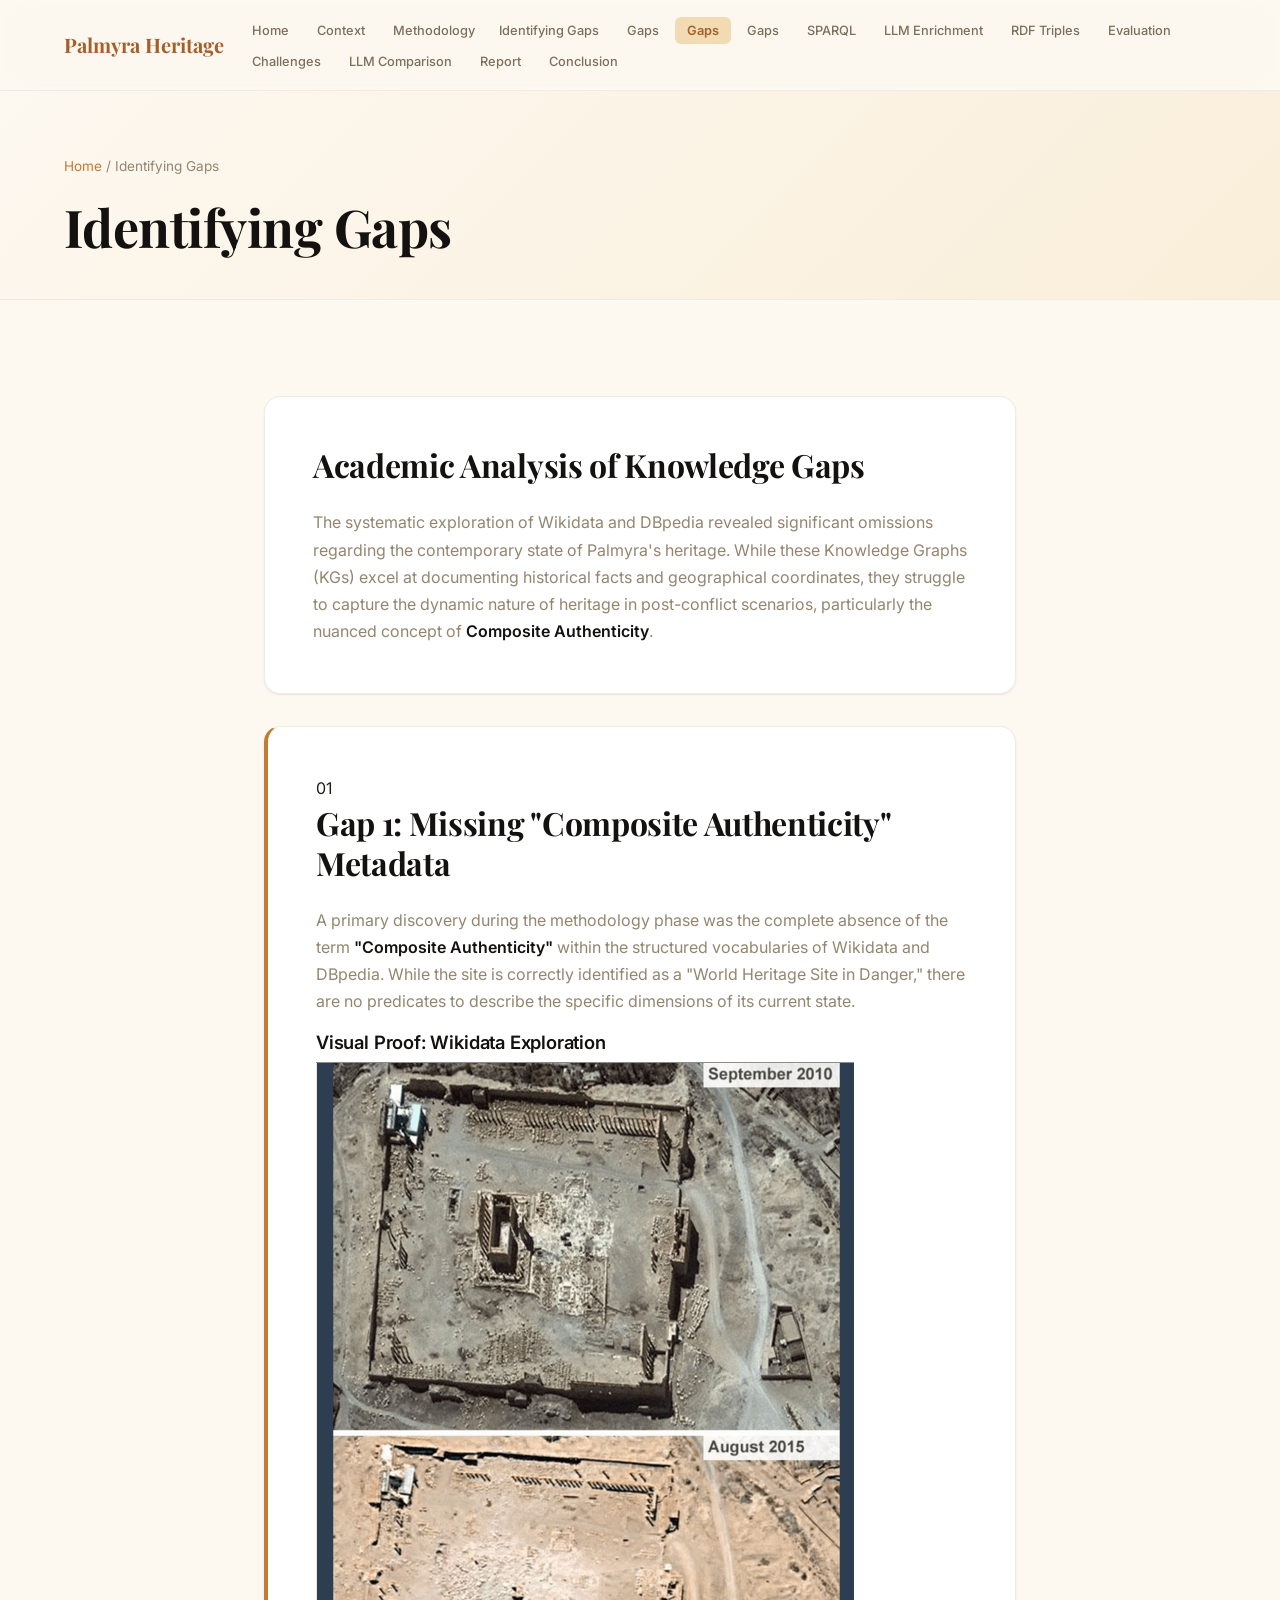
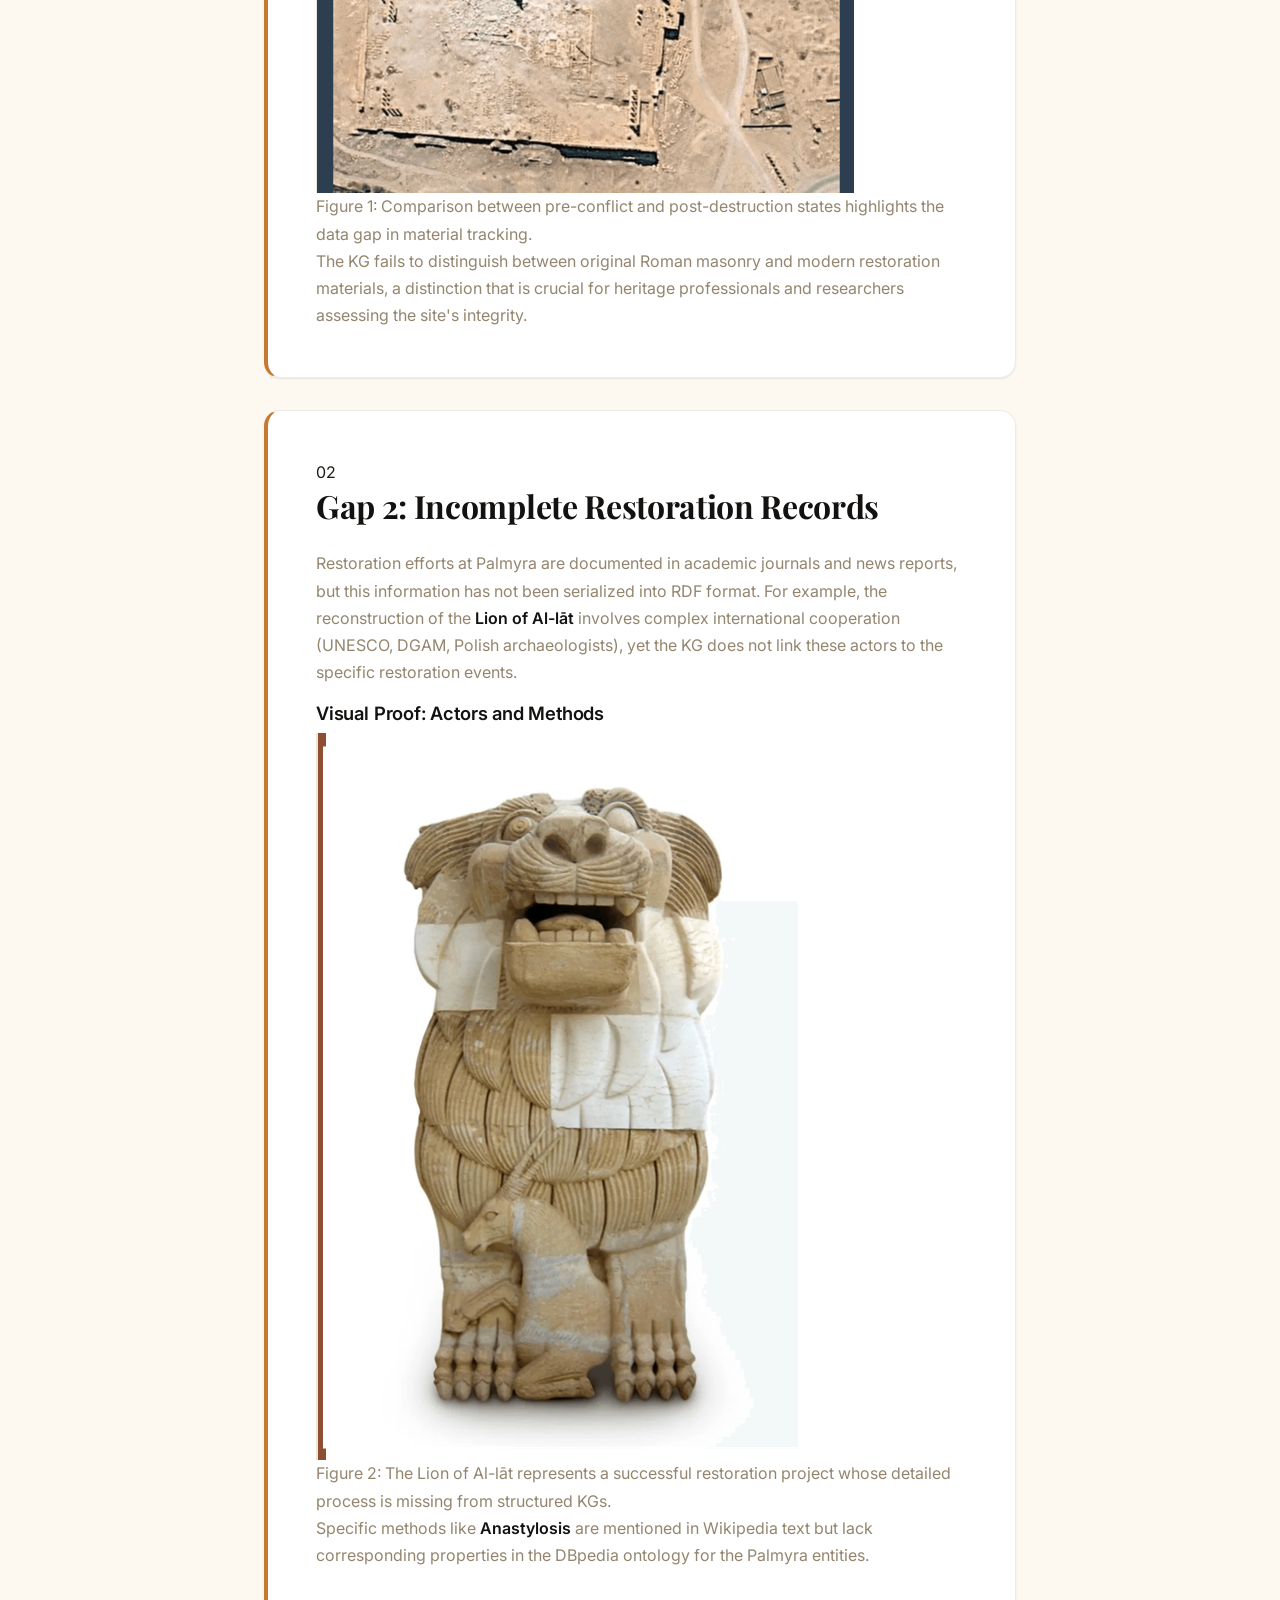
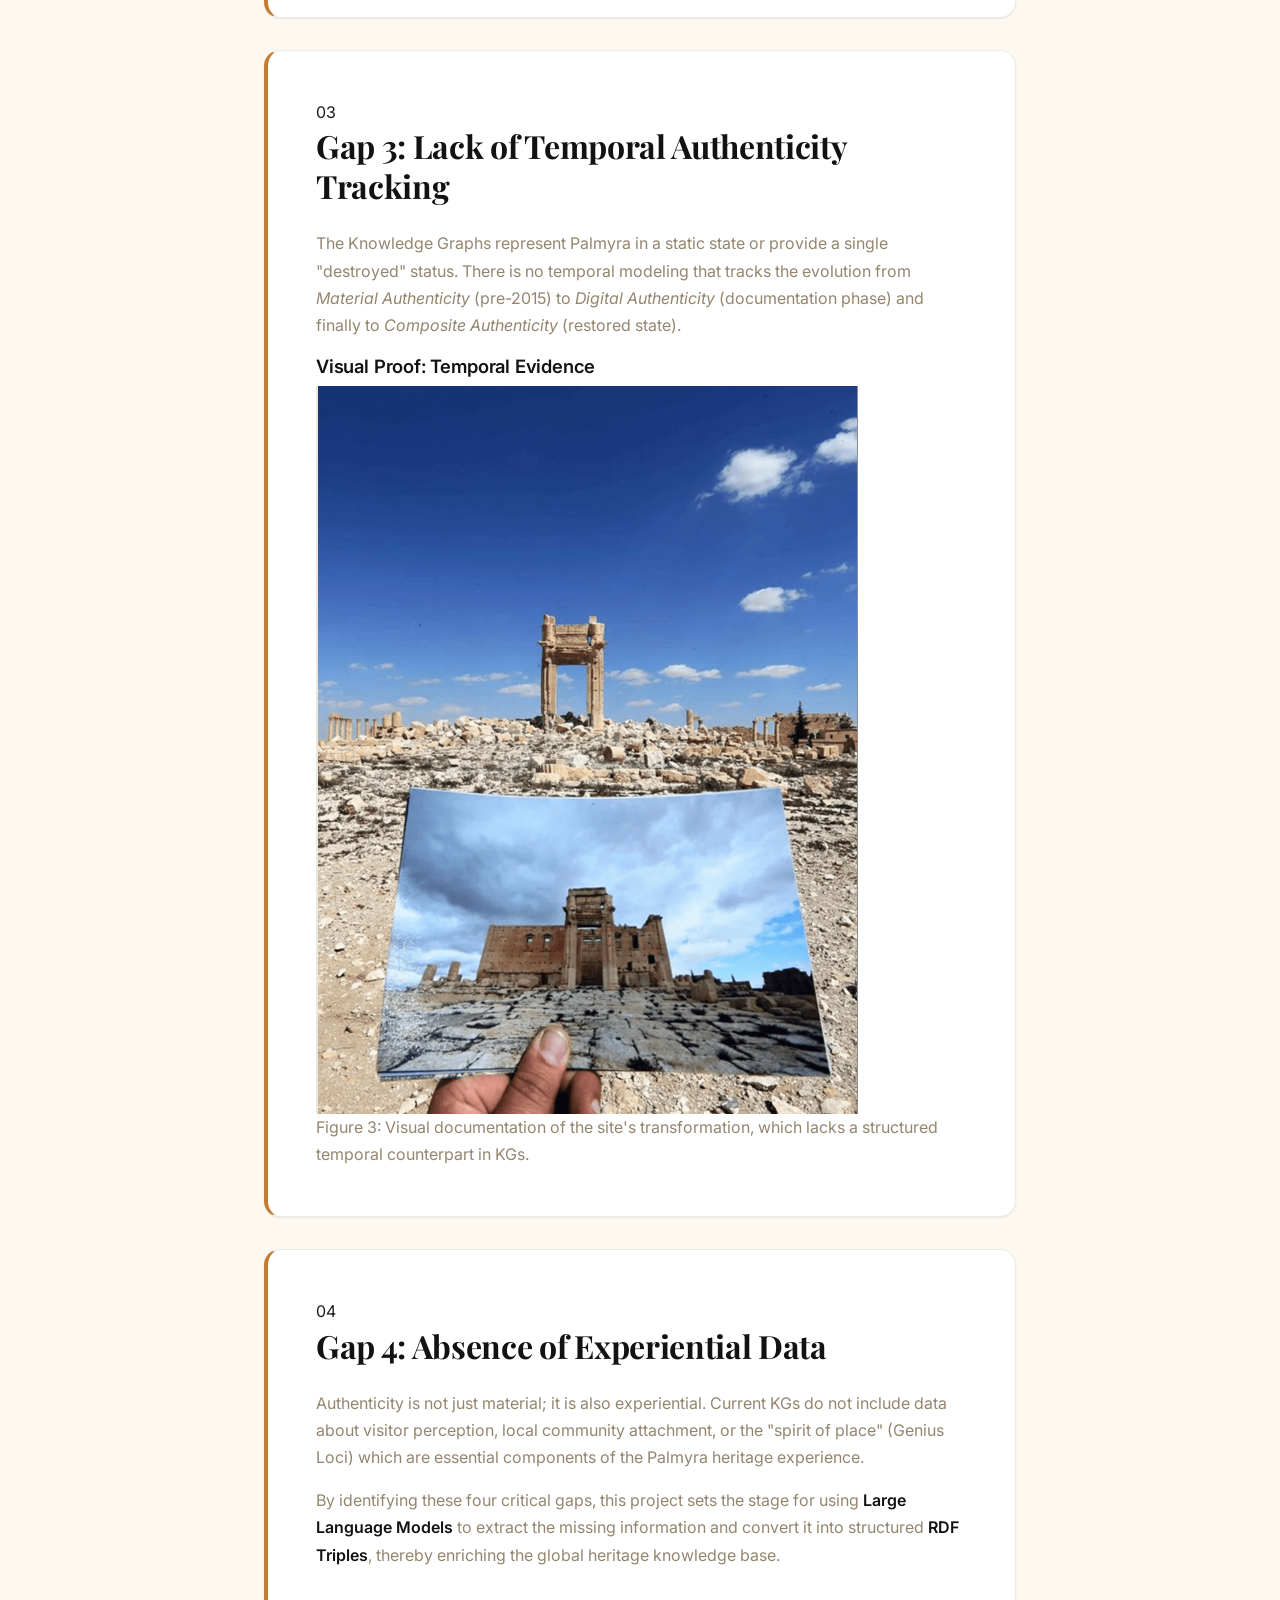
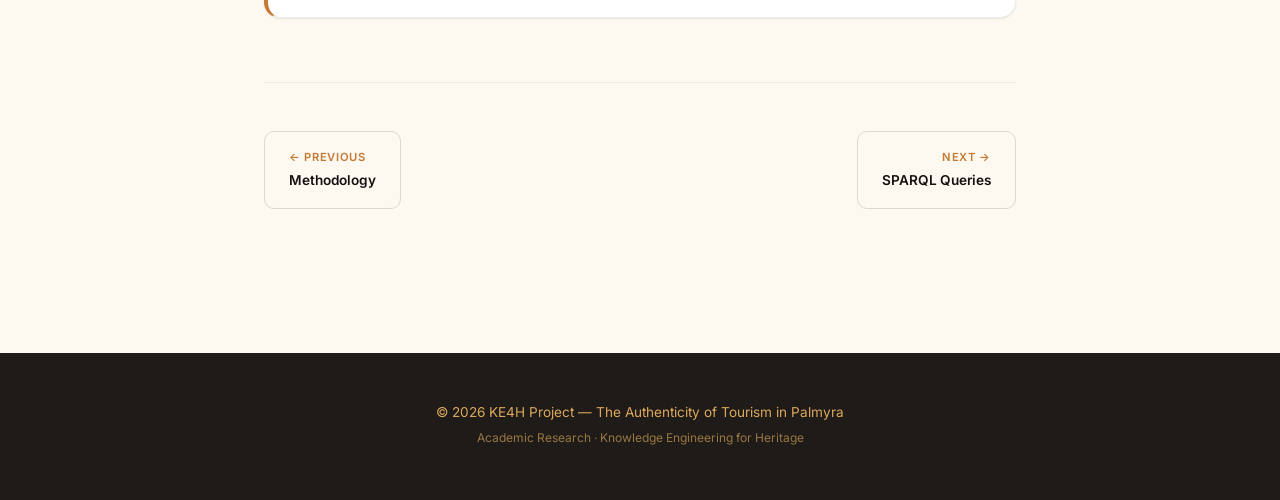
==== gaps.html @ 075c40e0 "Add files via upload" ====
<!DOCTYPE html>
<html lang="en">
<head>
  <meta charset="UTF-8" />
  <meta name="viewport" content="width=device-width, initial-scale=1.0" />
  <title>Identifying Gaps — Palmyra Heritage</title>
  <meta name="description" content="Detailed analysis of information gaps identified in Knowledge Graphs regarding Palmyra's heritage and authenticity." />
  <link rel="stylesheet" href="style.css" />
</head>
<body>

  <!-- Navigation -->
  <nav class="nav" id="main-nav">
    <div class="container">
      <div class="nav__inner">
        <a href="index.html" class="nav__logo">Palmyra Heritage</a>
        <ul class="nav__links">
          <li><a href="index.html" class="nav__link">Home</a></li>
          <li><a href="context.html" class="nav__link">Context</a></li>
          <li><a href="methodology.html" class="nav__link">Methodology</a><a href="gaps.html" class="nav__link">Identifying Gaps</a></li><li><a href="gaps.html" class="nav__link">Gaps</a></li>
          <li><a href="gaps.html" class="nav__link nav__link--active">Gaps</a></li>
          <li><a href="gaps.html" class="nav__link">Gaps</a></li><li><a href="sparql.html" class="nav__link">SPARQL</a></li>
          <li><a href="llm-enrichment.html" class="nav__link">LLM Enrichment</a></li>
          <li><a href="rdf-triples.html" class="nav__link">RDF Triples</a></li>
          <li><a href="evaluation.html" class="nav__link">Evaluation</a></li>
          <li><a href="challenges.html" class="nav__link">Challenges</a></li>
          <li><a href="llm-comparison.html" class="nav__link">LLM Comparison</a></li>
          <li><a href="report.html" class="nav__link">Report</a></li>
          <li><a href="conclusion.html" class="nav__link">Conclusion</a></li>
        </ul>
        <button class="nav__toggle" aria-label="Toggle menu" onclick="document.getElementById('mobile-nav').classList.toggle('open')">
          <svg viewBox="0 0 24 24" fill="none" stroke="currentColor" stroke-width="2" stroke-linecap="round"><line x1="3" y1="6" x2="21" y2="6"/><line x1="3" y1="12" x2="21" y2="12"/><line x1="3" y1="18" x2="21" y2="18"/></svg>
        </button>
      </div>
      <div class="nav__mobile" id="mobile-nav">
        <a href="index.html" class="nav__link">Home</a>
        <a href="context.html" class="nav__link">Context</a>
        <a href="methodology.html" class="nav__link">Methodology</a><a href="gaps.html" class="nav__link">Identifying Gaps</a>
        <a href="gaps.html" class="nav__link nav__link--active">Identifying Gaps</a>
        <a href="gaps.html" class="nav__link">Identifying Gaps</a><a href="sparql.html" class="nav__link">SPARQL Queries</a>
        <a href="llm-enrichment.html" class="nav__link">LLM Enrichment</a>
        <a href="rdf-triples.html" class="nav__link">RDF Triples</a>
        <a href="evaluation.html" class="nav__link">Evaluation</a>
        <a href="challenges.html" class="nav__link">Challenges</a>
        <a href="llm-comparison.html" class="nav__link">LLM Comparison</a>
        <a href="report.html" class="nav__link">Report</a>
        <a href="conclusion.html" class="nav__link">Conclusion</a>
      </div>
    </div>
  </nav>

  <!-- Page Header -->
  <header class="page-header">
    <div class="container">
      <p class="page-header__breadcrumb"><a href="index.html">Home</a> / Identifying Gaps</p>
      <h1>Identifying Gaps</h1>
    </div>
  </header>

  <!-- Content -->
  <section class="section">
    <div class="container container--narrow">
      <div class="space-y">

        <!-- Introduction -->
        <div class="card fade-in-up">
          <h2>Academic Analysis of Knowledge Gaps</h2>
          <p>The systematic exploration of Wikidata and DBpedia revealed significant omissions regarding the contemporary state of Palmyra's heritage. While these Knowledge Graphs (KGs) excel at documenting historical facts and geographical coordinates, they struggle to capture the dynamic nature of heritage in post-conflict scenarios, particularly the nuanced concept of <strong>Composite Authenticity</strong>.</p>
        </div>

        <!-- Gap 1 -->
        <div class="card card--accent fade-in-up">
          <div class="gap-number">01</div>
          <h2>Gap 1: Missing "Composite Authenticity" Metadata</h2>
          <p>A primary discovery during the methodology phase was the complete absence of the term <strong>"Composite Authenticity"</strong> within the structured vocabularies of Wikidata and DBpedia. While the site is correctly identified as a "World Heritage Site in Danger," there are no predicates to describe the specific dimensions of its current state.</p>
          
          <div class="evidence-box">
            <h3>Visual Proof: Wikidata Exploration</h3>
            <div class="placeholder-img">
              <img src="images/palmyra-satellite-comparison.png" alt="Evidence of destruction and restoration gaps" />
              <p class="caption">Figure 1: Comparison between pre-conflict and post-destruction states highlights the data gap in material tracking.</p>
            </div>
          </div>
          
          <p>The KG fails to distinguish between original Roman masonry and modern restoration materials, a distinction that is crucial for heritage professionals and researchers assessing the site's integrity.</p>
        </div>

        <!-- Gap 2 -->
        <div class="card card--accent fade-in-up">
          <div class="gap-number">02</div>
          <h2>Gap 2: Incomplete Restoration Records</h2>
          <p>Restoration efforts at Palmyra are documented in academic journals and news reports, but this information has not been serialized into RDF format. For example, the reconstruction of the <strong>Lion of Al-lāt</strong> involves complex international cooperation (UNESCO, DGAM, Polish archaeologists), yet the KG does not link these actors to the specific restoration events.</p>
          
          <div class="evidence-box">
            <h3>Visual Proof: Actors and Methods</h3>
            <div class="placeholder-img">
              <img src="images/palmyra-lion-sculpture.png" alt="Lion of Al-lāt Restoration" />
              <p class="caption">Figure 2: The Lion of Al-lāt represents a successful restoration project whose detailed process is missing from structured KGs.</p>
            </div>
          </div>
          
          <p>Specific methods like <strong>Anastylosis</strong> are mentioned in Wikipedia text but lack corresponding properties in the DBpedia ontology for the Palmyra entities.</p>
        </div>

        <!-- Gap 3 -->
        <div class="card card--accent fade-in-up">
          <div class="gap-number">03</div>
          <h2>Gap 3: Lack of Temporal Authenticity Tracking</h2>
          <p>The Knowledge Graphs represent Palmyra in a static state or provide a single "destroyed" status. There is no temporal modeling that tracks the evolution from <em>Material Authenticity</em> (pre-2015) to <em>Digital Authenticity</em> (documentation phase) and finally to <em>Composite Authenticity</em> (restored state).</p>
          
          <div class="evidence-box">
            <h3>Visual Proof: Temporal Evidence</h3>
            <div class="placeholder-img">
              <img src="images/palmyra-before-after-photo.png" alt="Temporal evolution of Palmyra" />
              <p class="caption">Figure 3: Visual documentation of the site's transformation, which lacks a structured temporal counterpart in KGs.</p>
            </div>
          </div>
        </div>

        <!-- Gap 4 -->
        <div class="card card--accent fade-in-up">
          <div class="gap-number">04</div>
          <h2>Gap 4: Absence of Experiential Data</h2>
          <p>Authenticity is not just material; it is also experiential. Current KGs do not include data about visitor perception, local community attachment, or the "spirit of place" (Genius Loci) which are essential components of the Palmyra heritage experience.</p>
          <p>By identifying these four critical gaps, this project sets the stage for using <strong>Large Language Models</strong> to extract the missing information and convert it into structured <strong>RDF Triples</strong>, thereby enriching the global heritage knowledge base.</p>
        </div>

      </div>

      <!-- Page Navigation -->
      <div class="page-nav">
        <a href="methodology.html">
          <span class="page-nav__label">← Previous</span>
          <span class="page-nav__title">Methodology</span>
        </a>
        <a href="sparql.html">
          <span class="page-nav__label">Next →</span>
          <span class="page-nav__title">SPARQL Queries</span>
        </a>
      </div>
    </div>
  </section>

  <!-- Footer -->
  <footer class="footer">
    <div class="container">
      <p>&copy; 2026 KE4H Project — The Authenticity of Tourism in Palmyra</p>
      <p class="footer__sub">Academic Research &middot; Knowledge Engineering for Heritage</p>
    </div>
  </footer>

  <script>
    window.addEventListener('scroll', () => {
      document.getElementById('main-nav').classList.toggle('scrolled', window.scrollY > 10);
    });
  </script>

</body>
</html>
---- style.css ----
/* ============================================
   PALMYRA HERITAGE PROJECT — Design System
   Pure HTML/CSS — No Frameworks
   ============================================ */

/* ── Google Font ── */
@import url('https://fonts.googleapis.com/css2?family=Inter:wght@300;400;500;600;700;800;900&family=Playfair+Display:ital,wght@0,500;0,700;1,500&display=swap');

/* ── CSS Custom Properties ── */
:root {
  /* Colors — Desert-inspired palette */
  --sand-50: #fdf8f0;
  --sand-100: #f9eed9;
  --sand-200: #f2dbb3;
  --sand-300: #e8c283;
  --sand-400: #dda85a;
  --sand-500: #d4923e;
  --sand-600: #c47a33;
  --sand-700: #a3602c;
  --sand-800: #844d2a;
  --sand-900: #6c4025;

  --stone-50: #f8f7f4;
  --stone-100: #eeece6;
  --stone-200: #ddd9ce;
  --stone-300: #c8c1b0;
  --stone-400: #b1a691;
  --stone-500: #a1937b;
  --stone-600: #94856f;
  --stone-700: #7c6e5d;
  --stone-800: #665b4f;
  --stone-900: #554c42;

  --night-800: #1e1b18;
  --night-900: #141210;

  --accent: #c47a33;
  --accent-light: #dda85a;
  --accent-dark: #a3602c;

  --danger: #c0392b;

  /* Semantic */
  --bg: var(--sand-50);
  --bg-alt: #ffffff;
  --bg-card: #ffffff;
  --text: var(--night-800);
  --text-muted: var(--stone-600);
  --text-heading: var(--night-900);
  --border: var(--stone-200);
  --border-light: var(--stone-100);

  /* Typography */
  --font-body: 'Inter', -apple-system, BlinkMacSystemFont, 'Segoe UI', sans-serif;
  --font-display: 'Playfair Display', Georgia, 'Times New Roman', serif;

  /* Spacing */
  --space-xs: 0.25rem;
  --space-sm: 0.5rem;
  --space-md: 1rem;
  --space-lg: 1.5rem;
  --space-xl: 2rem;
  --space-2xl: 3rem;
  --space-3xl: 4rem;
  --space-4xl: 6rem;

  /* Radii */
  --radius-sm: 6px;
  --radius-md: 10px;
  --radius-lg: 16px;
  --radius-xl: 24px;

  /* Shadows */
  --shadow-sm: 0 1px 3px rgba(0,0,0,0.04), 0 1px 2px rgba(0,0,0,0.06);
  --shadow-md: 0 4px 12px rgba(0,0,0,0.06), 0 2px 4px rgba(0,0,0,0.04);
  --shadow-lg: 0 12px 40px rgba(0,0,0,0.08), 0 4px 12px rgba(0,0,0,0.04);
  --shadow-glow: 0 0 30px rgba(196, 122, 51, 0.15);

  /* Transitions */
  --ease-out: cubic-bezier(0.23, 1, 0.32, 1);
  --ease-in-out: cubic-bezier(0.77, 0, 0.175, 1);
  --duration-fast: 160ms;
  --duration-normal: 250ms;
  --duration-slow: 400ms;

  /* Layout */
  --container-max: 1200px;
  --container-narrow: 800px;
}

/* ── Reset & Base ── */
*,
*::before,
*::after {
  box-sizing: border-box;
  margin: 0;
  padding: 0;
}

html {
  scroll-behavior: smooth;
  -webkit-font-smoothing: antialiased;
  -moz-osx-font-smoothing: grayscale;
}

body {
  font-family: var(--font-body);
  font-size: 16px;
  line-height: 1.7;
  color: var(--text);
  background: var(--bg);
  min-height: 100vh;
  display: flex;
  flex-direction: column;
}

img {
  max-width: 100%;
  height: auto;
  display: block;
}

a {
  color: var(--accent);
  text-decoration: none;
  transition: color var(--duration-fast) var(--ease-out);
}

a:hover {
  color: var(--accent-dark);
}

/* ── Typography ── */
h1, h2, h3, h4 {
  font-family: var(--font-display);
  color: var(--text-heading);
  line-height: 1.25;
  letter-spacing: -0.01em;
}

h1 {
  font-size: clamp(2rem, 5vw, 3.25rem);
  font-weight: 700;
}

h2 {
  font-size: clamp(1.5rem, 3.5vw, 2rem);
  font-weight: 700;
  margin-bottom: var(--space-lg);
}

h3 {
  font-family: var(--font-body);
  font-size: 1.15rem;
  font-weight: 600;
  color: var(--text-heading);
  margin-bottom: var(--space-sm);
}

h4 {
  font-family: var(--font-body);
  font-size: 1rem;
  font-weight: 600;
}

p {
  margin-bottom: var(--space-md);
  color: var(--text-muted);
}

p:last-child {
  margin-bottom: 0;
}

strong {
  color: var(--text-heading);
  font-weight: 600;
}

code {
  font-family: 'JetBrains Mono', 'Fira Code', 'Cascadia Code', monospace;
  font-size: 0.85em;
  background: var(--stone-100);
  padding: 2px 7px;
  border-radius: var(--radius-sm);
  color: var(--accent-dark);
}

/* ── Container ── */
.container {
  width: 100%;
  max-width: var(--container-max);
  margin-left: auto;
  margin-right: auto;
  padding-left: var(--space-lg);
  padding-right: var(--space-lg);
}

.container--narrow {
  max-width: var(--container-narrow);
}

/* ── Navigation ── */
.nav {
  position: sticky;
  top: 0;
  z-index: 100;
  background: rgba(253, 248, 240, 0.85);
  backdrop-filter: blur(16px) saturate(180%);
  -webkit-backdrop-filter: blur(16px) saturate(180%);
  border-bottom: 1px solid var(--border-light);
  transition: box-shadow var(--duration-normal) var(--ease-out);
}

.nav.scrolled {
  box-shadow: var(--shadow-md);
}

.nav__inner {
  display: flex;
  align-items: center;
  justify-content: space-between;
  padding: var(--space-md) 0;
  gap: var(--space-md);
}

.nav__logo {
  font-family: var(--font-display);
  font-size: 1.25rem;
  font-weight: 700;
  color: var(--accent-dark);
  white-space: nowrap;
  transition: color var(--duration-fast) var(--ease-out);
}

.nav__logo:hover {
  color: var(--accent);
}

.nav__links {
  display: flex;
  align-items: center;
  gap: var(--space-xs);
  list-style: none;
  flex-wrap: wrap;
}

.nav__link {
  padding: 6px 12px;
  font-size: 0.8rem;
  font-weight: 500;
  color: var(--stone-700);
  border-radius: var(--radius-sm);
  transition: all var(--duration-fast) var(--ease-out);
  white-space: nowrap;
}

.nav__link:hover,
.nav__link--active {
  background: var(--sand-200);
  color: var(--accent-dark);
}

.nav__link--active {
  font-weight: 600;
}

/* Mobile hamburger */
.nav__toggle {
  display: none;
  background: none;
  border: none;
  padding: 8px;
  cursor: pointer;
  color: var(--text);
}

.nav__toggle svg {
  width: 24px;
  height: 24px;
}

.nav__mobile {
  display: none;
  flex-direction: column;
  gap: var(--space-xs);
  padding-bottom: var(--space-md);
}

.nav__mobile .nav__link {
  display: block;
  padding: 10px 16px;
  font-size: 0.9rem;
}

@media (max-width: 900px) {
  .nav__links {
    display: none;
  }
  .nav__toggle {
    display: block;
  }
  .nav__mobile.open {
    display: flex;
    animation: slideDown var(--duration-normal) var(--ease-out);
  }
}

@keyframes slideDown {
  from {
    opacity: 0;
    transform: translateY(-8px);
  }
  to {
    opacity: 1;
    transform: translateY(0);
  }
}

/* ── Card ── */
.card {
  background: var(--bg-card);
  border: 1px solid var(--border-light);
  border-radius: var(--radius-lg);
  padding: var(--space-2xl);
  box-shadow: var(--shadow-sm);
  transition: transform var(--duration-normal) var(--ease-out),
              box-shadow var(--duration-normal) var(--ease-out);
}

.card:hover {
  box-shadow: var(--shadow-md);
}

.card--hover:hover {
  transform: translateY(-3px);
  box-shadow: var(--shadow-lg);
}

.card--accent {
  border-left: 4px solid var(--accent);
}

.card--danger {
  border-left: 4px solid var(--danger);
}

/* ── Hero Section ── */
.hero {
  position: relative;
  padding: var(--space-4xl) 0;
  background: linear-gradient(135deg, var(--sand-50) 0%, var(--sand-100) 40%, var(--sand-200) 100%);
  overflow: hidden;
}

.hero::before {
  content: '';
  position: absolute;
  top: -50%;
  right: -20%;
  width: 600px;
  height: 600px;
  background: radial-gradient(circle, rgba(196, 122, 51, 0.08) 0%, transparent 70%);
  border-radius: 50%;
  pointer-events: none;
}

.hero::after {
  content: '';
  position: absolute;
  bottom: -30%;
  left: -10%;
  width: 400px;
  height: 400px;
  background: radial-gradient(circle, rgba(221, 168, 90, 0.06) 0%, transparent 70%);
  border-radius: 50%;
  pointer-events: none;
}

.hero__content {
  position: relative;
  max-width: 750px;
  text-align: center;
  margin: 0 auto;
}

.hero__badge {
  display: inline-block;
  padding: 6px 16px;
  font-size: 0.75rem;
  font-weight: 600;
  text-transform: uppercase;
  letter-spacing: 0.08em;
  color: var(--accent-dark);
  background: rgba(196, 122, 51, 0.1);
  border: 1px solid rgba(196, 122, 51, 0.2);
  border-radius: 100px;
  margin-bottom: var(--space-lg);
}

.hero h1 {
  margin-bottom: var(--space-lg);
}

.hero h1 span {
  color: var(--accent);
  display: block;
  margin-top: var(--space-sm);
  font-size: 0.7em;
  font-style: italic;
}

.hero__subtitle {
  font-size: 1.15rem;
  color: var(--stone-600);
  margin-bottom: var(--space-2xl);
  max-width: 600px;
  margin-left: auto;
  margin-right: auto;
}

/* ── Buttons ── */
.btn {
  display: inline-flex;
  align-items: center;
  gap: 8px;
  padding: 12px 28px;
  font-family: var(--font-body);
  font-size: 0.9rem;
  font-weight: 600;
  border-radius: var(--radius-md);
  border: none;
  cursor: pointer;
  transition: all var(--duration-fast) var(--ease-out);
  text-decoration: none;
}

.btn:active {
  transform: scale(0.97);
}

.btn--primary {
  background: var(--accent);
  color: #fff;
  box-shadow: 0 2px 8px rgba(196, 122, 51, 0.3);
}

.btn--primary:hover {
  background: var(--accent-dark);
  color: #fff;
  box-shadow: 0 4px 16px rgba(196, 122, 51, 0.4);
}

.btn--outline {
  background: transparent;
  color: var(--accent-dark);
  border: 2px solid var(--accent);
}

.btn--outline:hover {
  background: var(--accent);
  color: #fff;
}

.btn-group {
  display: flex;
  gap: var(--space-md);
  flex-wrap: wrap;
  justify-content: center;
}

/* ── Section ── */
.section {
  padding: var(--space-4xl) 0;
}

.section--alt {
  background: var(--bg-alt);
  border-top: 1px solid var(--border-light);
  border-bottom: 1px solid var(--border-light);
}

.section--tinted {
  background: var(--sand-100);
}

.section__title {
  text-align: center;
  margin-bottom: var(--space-3xl);
}

.section__title::after {
  content: '';
  display: block;
  width: 50px;
  height: 3px;
  background: var(--accent);
  margin: var(--space-md) auto 0;
  border-radius: 3px;
}

/* ── Grid ── */
.grid {
  display: grid;
  gap: var(--space-xl);
}

.grid--2 {
  grid-template-columns: repeat(2, 1fr);
}

.grid--3 {
  grid-template-columns: repeat(3, 1fr);
}

.grid--4 {
  grid-template-columns: repeat(2, 1fr);
}

@media (max-width: 768px) {
  .grid--2,
  .grid--3,
  .grid--4 {
    grid-template-columns: 1fr;
  }
}

/* ── Icon ── */
.icon-box {
  width: 52px;
  height: 52px;
  display: flex;
  align-items: center;
  justify-content: center;
  border-radius: var(--radius-md);
  background: rgba(196, 122, 51, 0.1);
  color: var(--accent);
  margin-bottom: var(--space-md);
  font-size: 1.5rem;
}

/* ── Timeline ── */
.timeline {
  display: flex;
  flex-direction: column;
  gap: var(--space-md);
}

.timeline__item {
  padding-left: var(--space-lg);
  border-left: 3px solid var(--border);
  transition: border-color var(--duration-fast) var(--ease-out);
}

.timeline__item:hover {
  border-left-color: var(--accent);
}

.timeline__item--danger {
  border-left-color: var(--danger);
}

.timeline__item--danger:hover {
  border-left-color: #e74c3c;
}

.timeline__date {
  font-weight: 600;
  font-size: 0.95rem;
  color: var(--text-heading);
  margin-bottom: 4px;
}

.timeline__text {
  color: var(--text-muted);
  font-size: 0.9rem;
  margin-bottom: 0;
}

/* ── Accent bar ── */
.accent-bar {
  padding-left: var(--space-lg);
  border-left: 4px solid var(--accent);
  margin-bottom: var(--space-lg);
}

.accent-bar:last-child {
  margin-bottom: 0;
}

/* ── Code blocks ── */
.code-block {
  background: var(--night-800);
  color: #e8e2d9;
  padding: var(--space-xl);
  border-radius: var(--radius-md);
  overflow-x: auto;
  font-family: 'JetBrains Mono', 'Fira Code', 'Cascadia Code', monospace;
  font-size: 0.82rem;
  line-height: 1.65;
  white-space: pre;
  margin-bottom: var(--space-md);
  box-shadow: var(--shadow-md);
}

/* ── Info Box ── */
.info-box {
  background: var(--sand-100);
  border: 1px solid var(--sand-200);
  border-radius: var(--radius-md);
  padding: var(--space-lg);
  margin-top: var(--space-md);
}

.info-box__title {
  font-weight: 600;
  font-size: 0.85rem;
  color: var(--accent-dark);
  margin-bottom: var(--space-sm);
}

.info-box p,
.info-box li {
  font-size: 0.88rem;
}

/* ── Lists ── */
.list {
  list-style: disc;
  padding-left: var(--space-xl);
  color: var(--text-muted);
}

.list li {
  margin-bottom: var(--space-sm);
}

.list li strong {
  color: var(--text-heading);
}

.list--ordered {
  list-style: decimal;
}

/* ── Stats / Summary row ── */
.stats {
  display: flex;
  flex-direction: column;
  gap: var(--space-sm);
}

.stats__row {
  display: flex;
  justify-content: space-between;
  padding: var(--space-sm) 0;
  border-bottom: 1px solid var(--border-light);
  font-size: 0.9rem;
}

.stats__row:last-child {
  border-bottom: none;
}

.stats__label {
  font-weight: 600;
  color: var(--text-heading);
}

.stats__value {
  color: var(--accent-dark);
  font-weight: 500;
}

/* ── Page Header ── */
.page-header {
  padding: var(--space-3xl) 0 var(--space-xl);
  background: linear-gradient(135deg, var(--sand-50) 0%, var(--sand-100) 100%);
  border-bottom: 1px solid var(--border-light);
}

.page-header h1 {
  margin-bottom: var(--space-sm);
}

.page-header__breadcrumb {
  font-size: 0.85rem;
  color: var(--text-muted);
  margin-bottom: var(--space-md);
}

.page-header__breadcrumb a {
  color: var(--accent);
}

/* ── Project Structure Links ── */
.project-link {
  display: block;
  padding: var(--space-lg) var(--space-xl);
  border: 1px solid var(--border);
  border-radius: var(--radius-md);
  transition: all var(--duration-normal) var(--ease-out);
  text-decoration: none;
  color: inherit;
}

.project-link:hover {
  border-color: var(--accent);
  box-shadow: var(--shadow-md);
  transform: translateY(-2px);
  color: inherit;
}

.project-link__number {
  font-size: 0.8rem;
  font-weight: 600;
  color: var(--accent);
  margin-bottom: 4px;
}

.project-link h3 {
  font-family: var(--font-body);
  font-size: 1rem;
  font-weight: 600;
  color: var(--text-heading);
  margin-bottom: 4px;
}

.project-link p {
  font-size: 0.85rem;
  color: var(--text-muted);
  margin-bottom: 0;
}

/* ── Comparison cards (LLM) ── */
.comparison-card {
  padding: var(--space-xl);
}

.comparison-card__score {
  display: inline-flex;
  align-items: center;
  gap: 6px;
  padding: 4px 14px;
  border-radius: 100px;
  font-size: 0.8rem;
  font-weight: 700;
  background: rgba(196, 122, 51, 0.1);
  color: var(--accent-dark);
  margin-top: var(--space-sm);
}

/* ── LLM Response Box ── */
.llm-response {
  background: var(--sand-100);
  border-left: 3px solid var(--accent);
  border-radius: 0 var(--radius-md) var(--radius-md) 0;
  padding: var(--space-lg);
  font-size: 0.9rem;
  color: var(--text-muted);
  line-height: 1.7;
}

/* ── Tag ── */
.tag {
  display: inline-block;
  padding: 3px 10px;
  font-size: 0.75rem;
  font-weight: 600;
  border-radius: 100px;
  background: var(--stone-100);
  color: var(--stone-700);
  margin-right: 4px;
  margin-bottom: 4px;
}

.tag--accent {
  background: rgba(196, 122, 51, 0.1);
  color: var(--accent-dark);
}

/* ── Footer ── */
.footer {
  margin-top: auto;
  background: var(--night-800);
  color: var(--sand-300);
  padding: var(--space-2xl) 0;
  text-align: center;
}

.footer p {
  color: var(--sand-400);
  font-size: 0.85rem;
  margin-bottom: var(--space-xs);
}

.footer__sub {
  font-size: 0.75rem !important;
  opacity: 0.65;
}

/* ── Utilities ── */
.space-y > * + * {
  margin-top: var(--space-xl);
}

.space-y-sm > * + * {
  margin-top: var(--space-md);
}

.text-center {
  text-align: center;
}

.text-accent {
  color: var(--accent);
}

.text-muted {
  color: var(--text-muted);
}

.mt-md {
  margin-top: var(--space-md);
}

.mt-lg {
  margin-top: var(--space-lg);
}

.mt-xl {
  margin-top: var(--space-xl);
}

.mb-md {
  margin-bottom: var(--space-md);
}

.mb-lg {
  margin-bottom: var(--space-lg);
}

/* ── Entrance Animations ── */
.fade-in {
  animation: fadeIn var(--duration-slow) var(--ease-out) both;
}

.fade-in-up {
  animation: fadeInUp var(--duration-slow) var(--ease-out) both;
}

.stagger-1 { animation-delay: 80ms; }
.stagger-2 { animation-delay: 160ms; }
.stagger-3 { animation-delay: 240ms; }
.stagger-4 { animation-delay: 320ms; }
.stagger-5 { animation-delay: 400ms; }
.stagger-6 { animation-delay: 480ms; }

@keyframes fadeIn {
  from { opacity: 0; }
  to { opacity: 1; }
}

@keyframes fadeInUp {
  from {
    opacity: 0;
    transform: translateY(16px);
  }
  to {
    opacity: 1;
    transform: translateY(0);
  }
}

/* ── Prev/Next navigation ── */
.page-nav {
  display: flex;
  justify-content: space-between;
  gap: var(--space-lg);
  padding: var(--space-2xl) 0;
  border-top: 1px solid var(--border-light);
  margin-top: var(--space-3xl);
}

.page-nav a {
  display: flex;
  flex-direction: column;
  padding: var(--space-md) var(--space-lg);
  border: 1px solid var(--border);
  border-radius: var(--radius-md);
  font-size: 0.85rem;
  color: var(--text-muted);
  text-decoration: none;
  transition: all var(--duration-fast) var(--ease-out);
  max-width: 45%;
}

.page-nav a:hover {
  border-color: var(--accent);
  color: var(--accent-dark);
}

.page-nav__label {
  font-size: 0.7rem;
  text-transform: uppercase;
  letter-spacing: 0.06em;
  font-weight: 600;
  color: var(--accent);
  margin-bottom: 2px;
}

.page-nav__title {
  font-weight: 600;
  color: var(--text-heading);
}

.page-nav a:last-child {
  text-align: right;
  margin-left: auto;
}

/* ── Responsive ── */
@media (max-width: 640px) {
  :root {
    --space-4xl: 3rem;
    --space-3xl: 2.5rem;
    --space-2xl: 2rem;
  }

  .card {
    padding: var(--space-lg);
  }

  .page-nav {
    flex-direction: column;
  }

  .page-nav a {
    max-width: 100%;
  }

  .page-nav a:last-child {
    text-align: left;
  }

  .btn-group {
    flex-direction: column;
    align-items: stretch;
  }

  .btn {
    justify-content: center;
  }
}

/* ── Hero with Background Image ── */
.hero--with-bg {
  position: relative;
  padding: var(--space-4xl) 0;
  min-height: 520px;
  display: flex;
  align-items: center;
  overflow: hidden;
}

.hero__bg-image {
  position: absolute;
  inset: 0;
  background-size: cover;
  background-position: center 40%;
  background-repeat: no-repeat;
  z-index: 0;
  transition: transform 20s linear;
}

.hero--with-bg:hover .hero__bg-image {
  transform: scale(1.03);
}

.hero__overlay {
  position: absolute;
  inset: 0;
  background: linear-gradient(
    135deg,
    rgba(20, 18, 16, 0.82) 0%,
    rgba(30, 27, 24, 0.68) 40%,
    rgba(100, 64, 37, 0.45) 100%
  );
  z-index: 1;
}

.hero--with-bg .container {
  position: relative;
  z-index: 2;
}

.hero--with-bg .hero__badge {
  color: var(--sand-200);
  background: rgba(253, 248, 240, 0.12);
  border-color: rgba(253, 248, 240, 0.2);
}

.hero--with-bg h1 {
  color: #fff;
  text-shadow: 0 2px 20px rgba(0, 0, 0, 0.3);
}

.hero--with-bg h1 span {
  color: var(--sand-300);
}

.hero--with-bg .hero__subtitle {
  color: var(--sand-200);
}

.hero--with-bg::before,
.hero--with-bg::after {
  display: none;
}

/* Light outline button variant for hero */
.btn--outline-light {
  border-color: rgba(253, 248, 240, 0.5);
  color: var(--sand-100);
}

.btn--outline-light:hover {
  background: rgba(253, 248, 240, 0.15);
  border-color: var(--sand-200);
  color: #fff;
}

/* ── Dark Section ── */
.section--dark {
  background: var(--night-800);
  position: relative;
}

.section--dark::before {
  content: '';
  position: absolute;
  top: 0;
  left: 0;
  right: 0;
  height: 1px;
  background: linear-gradient(90deg, transparent, var(--sand-600), transparent);
}

.section__title--light {
  color: var(--sand-100);
}

.section__title--light::after {
  background: var(--accent-light);
}

/* ── Photo Gallery ── */
.gallery__intro {
  text-align: center;
  max-width: 700px;
  margin: 0 auto var(--space-3xl);
  color: var(--stone-400);
  font-size: 1.05rem;
  line-height: 1.7;
}

.gallery {
  display: grid;
  grid-template-columns: 1fr;
  gap: var(--space-lg);
}

@media (min-width: 768px) {
  .gallery {
    grid-template-columns: repeat(2, 1fr);
    grid-auto-rows: auto;
  }

  .gallery__item--featured {
    grid-column: 1 / -1;
  }
}

.gallery__item {
  border-radius: var(--radius-lg);
  overflow: hidden;
  position: relative;
}

.gallery__image-wrapper {
  position: relative;
  overflow: hidden;
  border-radius: var(--radius-lg);
  box-shadow: 0 8px 32px rgba(0, 0, 0, 0.3);
  transition: box-shadow var(--duration-normal) var(--ease-out),
              transform var(--duration-normal) var(--ease-out);
}

.gallery__image-wrapper:hover {
  box-shadow: 0 16px 48px rgba(0, 0, 0, 0.45), 0 0 40px rgba(196, 122, 51, 0.15);
  transform: translateY(-4px);
}

.gallery__image-wrapper img {
  width: 100%;
  height: 100%;
  object-fit: cover;
  display: block;
  transition: transform var(--duration-slow) var(--ease-out);
}

.gallery__item--featured .gallery__image-wrapper img {
  max-height: 480px;
}

.gallery__item--medium .gallery__image-wrapper img {
  height: 360px;
}

.gallery__item--small .gallery__image-wrapper img {
  height: 340px;
}

.gallery__image-wrapper:hover img {
  transform: scale(1.05);
}

/* Caption overlay */
.gallery__caption {
  position: absolute;
  bottom: 0;
  left: 0;
  right: 0;
  padding: var(--space-xl) var(--space-lg) var(--space-lg);
  background: linear-gradient(
    0deg,
    rgba(20, 18, 16, 0.92) 0%,
    rgba(20, 18, 16, 0.7) 50%,
    transparent 100%
  );
  transform: translateY(calc(100% - 60px));
  transition: transform var(--duration-normal) var(--ease-out);
}

.gallery__image-wrapper:hover .gallery__caption {
  transform: translateY(0);
}

.gallery__caption h3 {
  font-family: var(--font-display);
  font-size: 1.1rem;
  font-weight: 700;
  color: #fff;
  margin-bottom: var(--space-xs);
  text-shadow: 0 1px 4px rgba(0, 0, 0, 0.3);
}

.gallery__caption p {
  font-size: 0.85rem;
  color: var(--sand-300);
  line-height: 1.5;
  margin-bottom: 0;
  opacity: 0;
  transform: translateY(8px);
  transition: opacity var(--duration-normal) var(--ease-out) 80ms,
              transform var(--duration-normal) var(--ease-out) 80ms;
}

.gallery__image-wrapper:hover .gallery__caption p {
  opacity: 1;
  transform: translateY(0);
}

/* Gallery mobile adjustments */
@media (max-width: 767px) {
  .gallery__item--featured .gallery__image-wrapper img,
  .gallery__item--medium .gallery__image-wrapper img,
  .gallery__item--small .gallery__image-wrapper img {
    height: 260px;
  }

  .gallery__caption {
    transform: translateY(0);
    padding: var(--space-md);
    background: linear-gradient(
      0deg,
      rgba(20, 18, 16, 0.92) 0%,
      rgba(20, 18, 16, 0.6) 70%,
      transparent 100%
    );
  }

  .gallery__caption p {
    opacity: 1;
    transform: translateY(0);
  }
}

/* ── Reduced motion ── */
@media (prefers-reduced-motion: reduce) {
  *, *::before, *::after {
    animation-duration: 0.01ms !important;
    transition-duration: 0.01ms !important;
  }
  html {
    scroll-behavior: auto;
  }
}
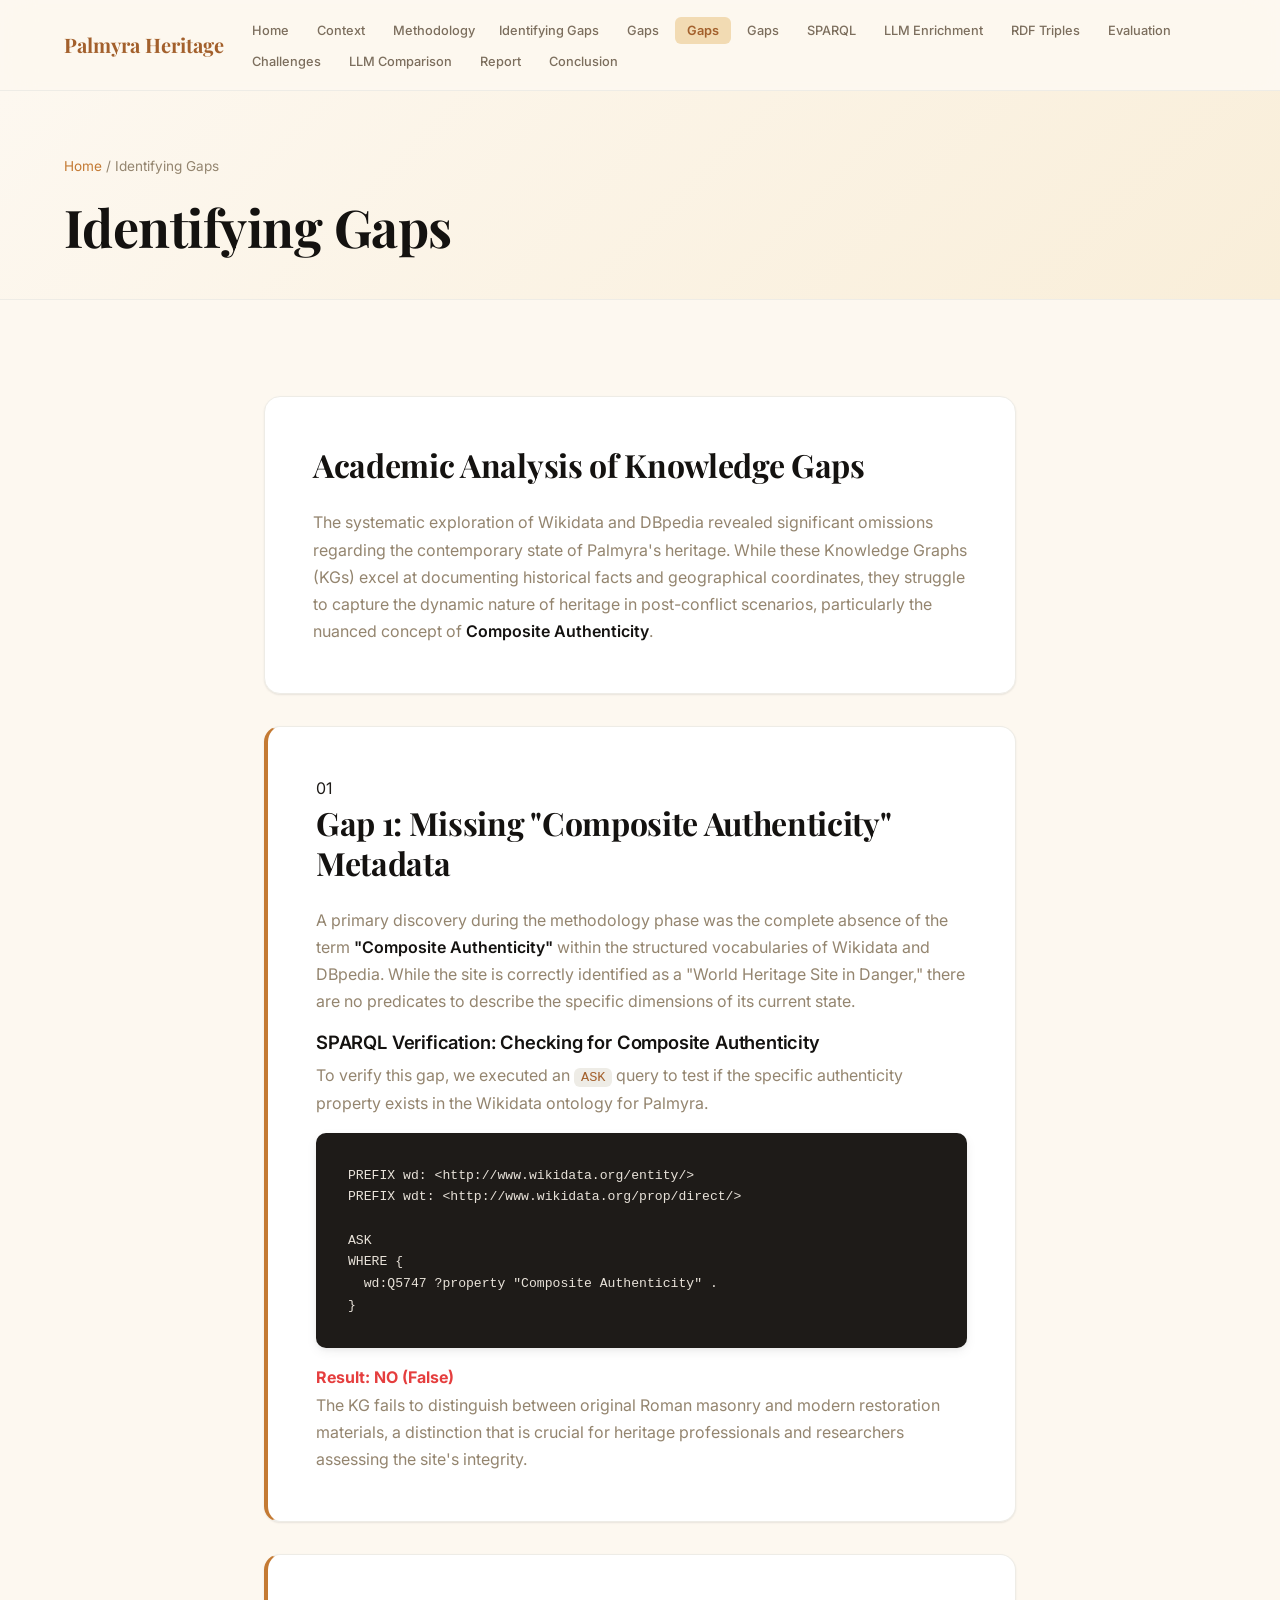
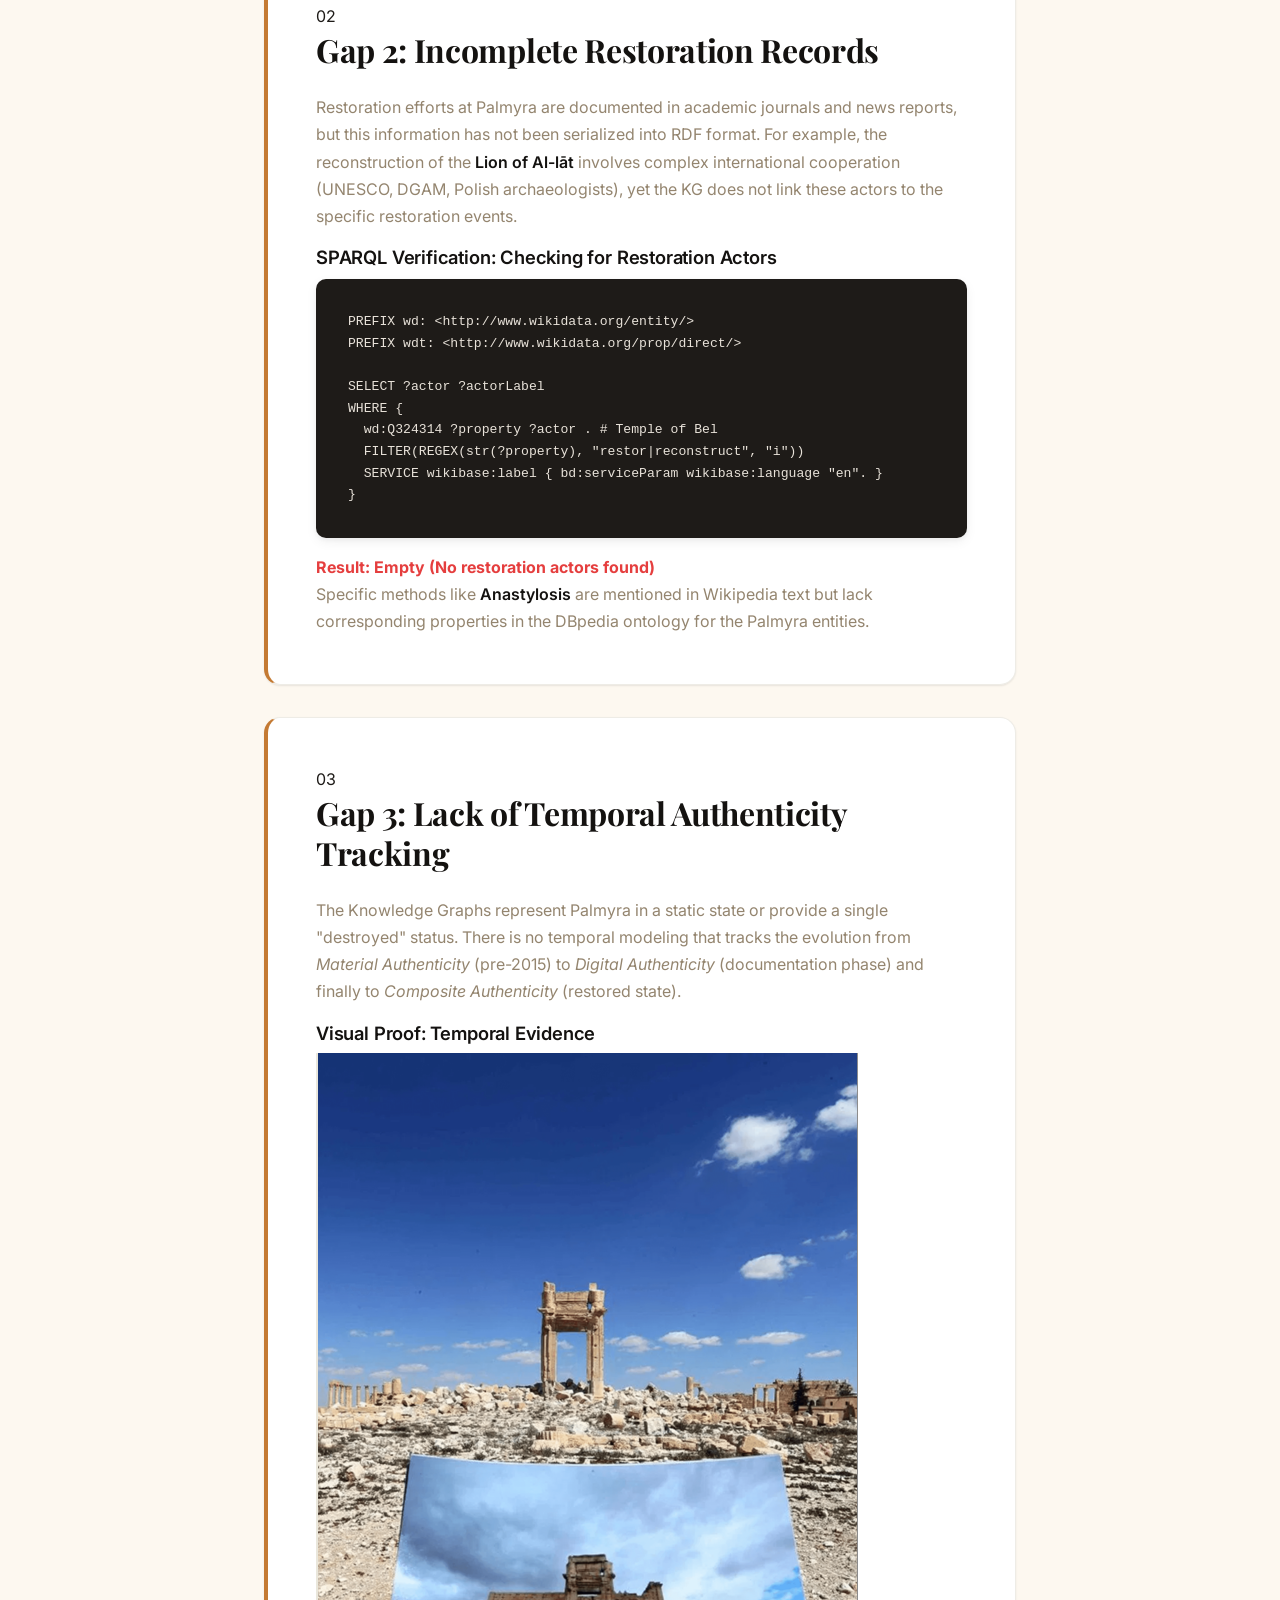
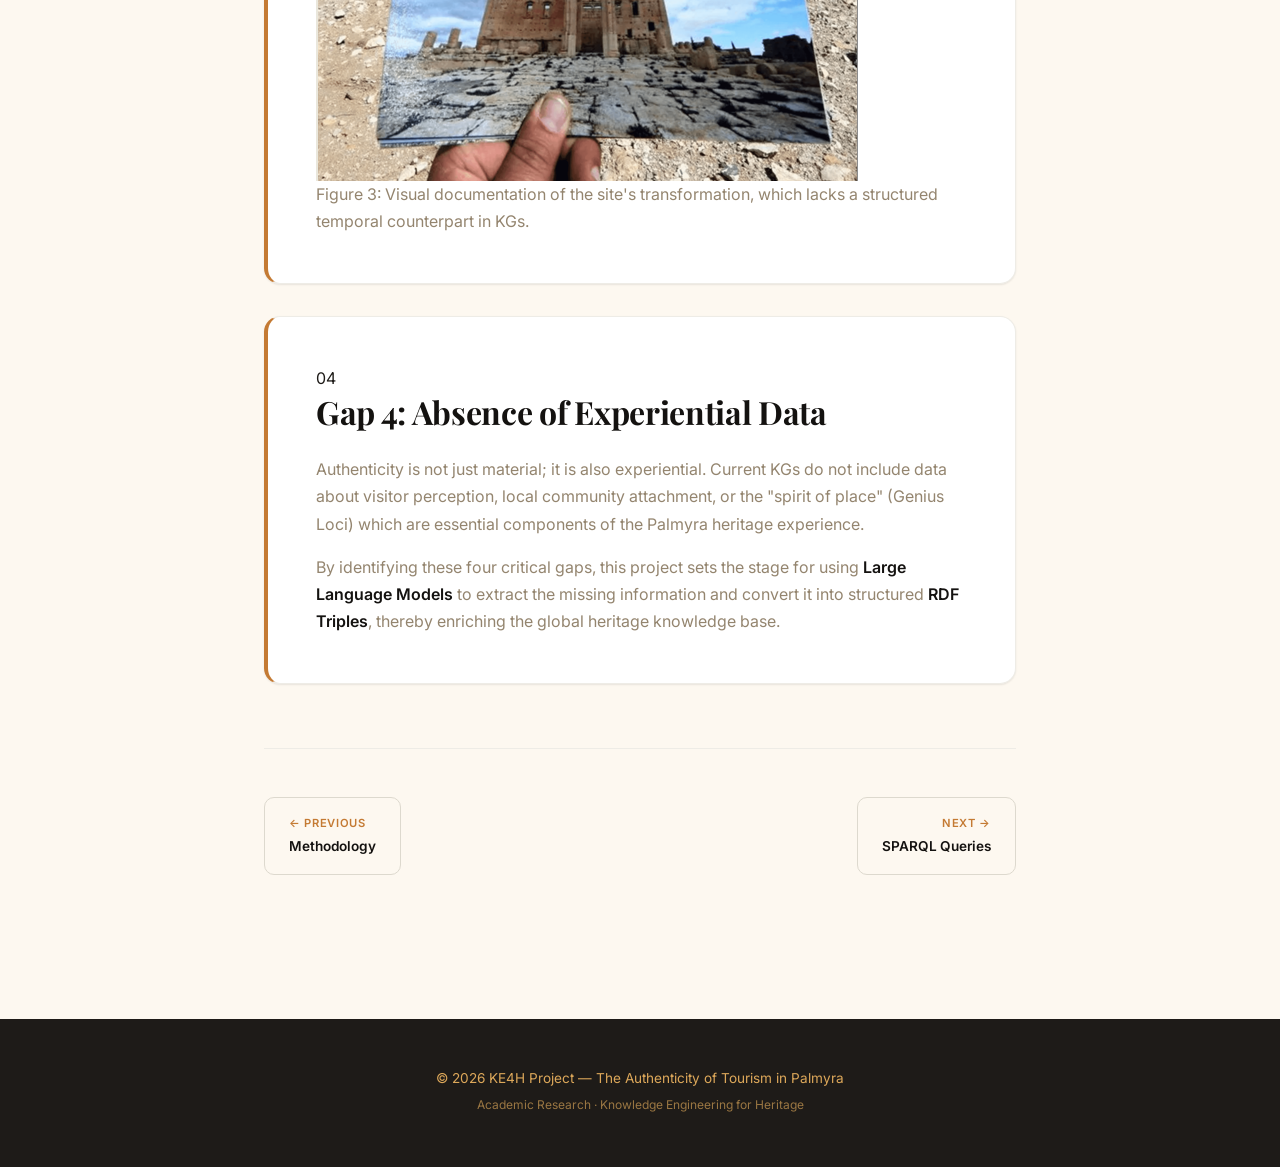
==== commit 10d73c88: "Update gaps.html" ====
--- a/gaps.html
+++ b/gaps.html
@@ -75,11 +75,16 @@
           <p>A primary discovery during the methodology phase was the complete absence of the term <strong>"Composite Authenticity"</strong> within the structured vocabularies of Wikidata and DBpedia. While the site is correctly identified as a "World Heritage Site in Danger," there are no predicates to describe the specific dimensions of its current state.</p>
           
           <div class="evidence-box">
-            <h3>Visual Proof: Wikidata Exploration</h3>
-            <div class="placeholder-img">
-              <img src="images/palmyra-satellite-comparison.png" alt="Evidence of destruction and restoration gaps" />
-              <p class="caption">Figure 1: Comparison between pre-conflict and post-destruction states highlights the data gap in material tracking.</p>
-            </div>
+            <h3>SPARQL Verification: Checking for Composite Authenticity</h3>
+            <p>To verify this gap, we executed an <code>ASK</code> query to test if the specific authenticity property exists in the Wikidata ontology for Palmyra.</p>
+            <pre class="code-block" style="margin-top:10px;">PREFIX wd: &lt;http://www.wikidata.org/entity/&gt;
+PREFIX wdt: &lt;http://www.wikidata.org/prop/direct/&gt;
+
+ASK
+WHERE {
+  wd:Q5747 ?property "Composite Authenticity" .
+}</pre>
+            <p style="margin-top:10px; font-weight:bold; color:#e53e3e;">Result: NO (False)</p>
           </div>
           
           <p>The KG fails to distinguish between original Roman masonry and modern restoration materials, a distinction that is crucial for heritage professionals and researchers assessing the site's integrity.</p>
@@ -92,11 +97,17 @@
           <p>Restoration efforts at Palmyra are documented in academic journals and news reports, but this information has not been serialized into RDF format. For example, the reconstruction of the <strong>Lion of Al-lāt</strong> involves complex international cooperation (UNESCO, DGAM, Polish archaeologists), yet the KG does not link these actors to the specific restoration events.</p>
           
           <div class="evidence-box">
-            <h3>Visual Proof: Actors and Methods</h3>
-            <div class="placeholder-img">
-              <img src="images/palmyra-lion-sculpture.png" alt="Lion of Al-lāt Restoration" />
-              <p class="caption">Figure 2: The Lion of Al-lāt represents a successful restoration project whose detailed process is missing from structured KGs.</p>
-            </div>
+            <h3>SPARQL Verification: Checking for Restoration Actors</h3>
+            <pre class="code-block" style="margin-top:10px;">PREFIX wd: &lt;http://www.wikidata.org/entity/&gt;
+PREFIX wdt: &lt;http://www.wikidata.org/prop/direct/&gt;
+
+SELECT ?actor ?actorLabel
+WHERE {
+  wd:Q324314 ?property ?actor . # Temple of Bel
+  FILTER(REGEX(str(?property), "restor|reconstruct", "i"))
+  SERVICE wikibase:label { bd:serviceParam wikibase:language "en". }
+}</pre>
+            <p style="margin-top:10px; font-weight:bold; color:#e53e3e;">Result: Empty (No restoration actors found)</p>
           </div>
           
           <p>Specific methods like <strong>Anastylosis</strong> are mentioned in Wikipedia text but lack corresponding properties in the DBpedia ontology for the Palmyra entities.</p>
